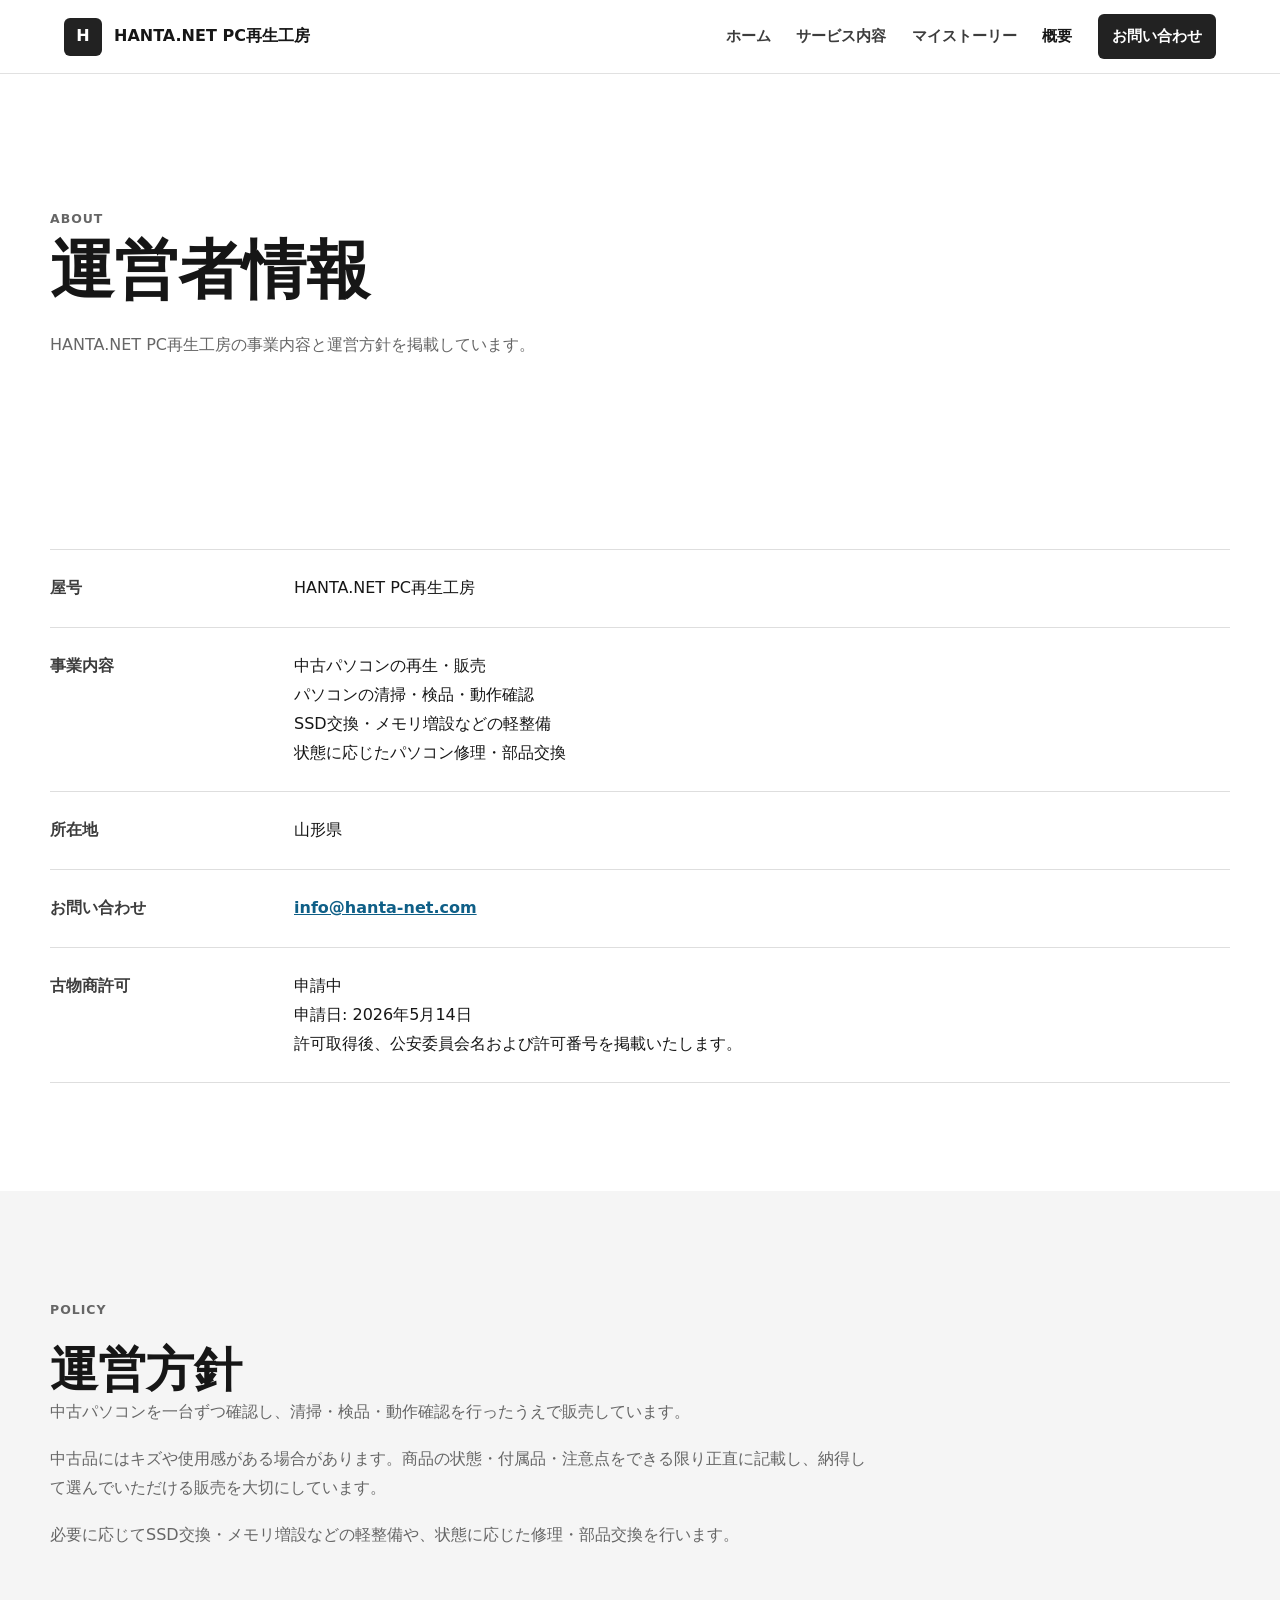
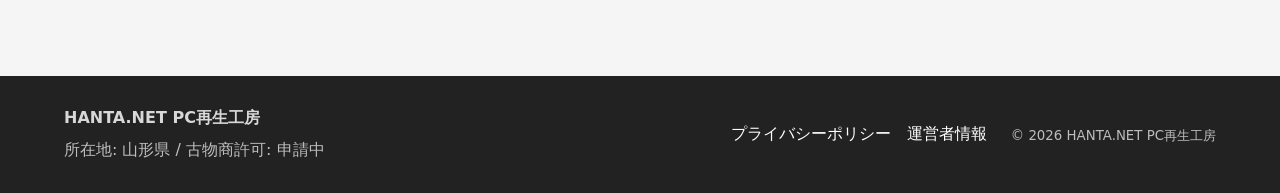
==== about.html @ a8155945 "Add files via upload" ====
<!doctype html>
<html lang="ja">
  <head>
    <meta charset="utf-8" />
    <meta name="viewport" content="width=device-width, initial-scale=1" />
    <title>概要・運営者情報 | HANTA.NET PC再生工房</title>
    <meta name="description" content="HANTA.NET PC再生工房の運営者情報。所在地、事業内容、古物商許可申請状況、運営方針について。" />
    <link rel="stylesheet" href="style.css" />
  </head>
  <body>
    <header class="site-header">
      <a class="brand" href="index.html"><span class="brand-mark">H</span><span class="brand-name">HANTA.NET PC再生工房</span></a>
      <button class="nav-toggle" type="button" aria-label="メニューを開く" aria-expanded="false" data-nav-toggle><span></span><span></span><span></span></button>
      <nav class="site-nav" aria-label="メインメニュー" data-nav>
        <a href="index.html" data-page="index">ホーム</a>
        <a href="service.html" data-page="service">サービス内容</a>
        <a href="story.html" data-page="story">マイストーリー</a>
        <a href="about.html" data-page="about">概要</a>
        <a href="contact.html" class="nav-contact" data-page="contact">お問い合わせ</a>
      </nav>
    </header>

    <main>
      <section class="page-hero">
        <p class="eyebrow">About</p>
        <h1>運営者情報</h1>
        <p>HANTA.NET PC再生工房の事業内容と運営方針を掲載しています。</p>
      </section>

      <section class="section">
        <dl class="info-table">
          <div><dt>屋号</dt><dd>HANTA.NET PC再生工房</dd></div>
          <div><dt>事業内容</dt><dd>中古パソコンの再生・販売<br />パソコンの清掃・検品・動作確認<br />SSD交換・メモリ増設などの軽整備<br />状態に応じたパソコン修理・部品交換</dd></div>
          <div><dt>所在地</dt><dd>山形県</dd></div>
          <div><dt>お問い合わせ</dt><dd><a href="mailto:info@hanta-net.com">info@hanta-net.com</a></dd></div>
          <div><dt>古物商許可</dt><dd>申請中<br />申請日: 2026年5月14日<br />許可取得後、公安委員会名および許可番号を掲載いたします。</dd></div>
        </dl>
      </section>

      <section class="section muted-section">
        <div class="narrow prose">
          <p class="section-label">Policy</p>
          <h2>運営方針</h2>
          <p>
            中古パソコンを一台ずつ確認し、清掃・検品・動作確認を行ったうえで販売しています。
          </p>
          <p>
            中古品にはキズや使用感がある場合があります。商品の状態・付属品・注意点をできる限り正直に記載し、納得して選んでいただける販売を大切にしています。
          </p>
          <p>
            必要に応じてSSD交換・メモリ増設などの軽整備や、状態に応じた修理・部品交換を行います。
          </p>
        </div>
      </section>
    </main>

    <footer class="site-footer">
      <div><strong>HANTA.NET PC再生工房</strong><p>所在地: 山形県 / 古物商許可: 申請中</p></div>
      <nav aria-label="フッターメニュー"><a href="privacy.html">プライバシーポリシー</a><a href="about.html">運営者情報</a></nav>
      <small>&copy; <span data-year></span> HANTA.NET PC再生工房</small>
    </footer>
    <script src="script.js"></script>
  </body>
</html>
---- style.css ----
:root {
  --bg: #ffffff;
  --ink: #161616;
  --muted: #666666;
  --soft: #f5f5f5;
  --line: #dedede;
  --dark: #222222;
  --mid: #3d3d3d;
  --accent: #0f5f87;
  --shadow: 0 18px 46px rgba(0, 0, 0, 0.1);
}

* {
  box-sizing: border-box;
}

html {
  scroll-behavior: smooth;
}

body {
  margin: 0;
  color: var(--ink);
  font-family: "Yu Gothic", "Hiragino Kaku Gothic ProN", Meiryo, system-ui, sans-serif;
  line-height: 1.8;
  background: var(--bg);
}

img {
  display: block;
  max-width: 100%;
}

a {
  color: inherit;
}

.site-header {
  position: sticky;
  z-index: 20;
  top: 0;
  display: flex;
  align-items: center;
  justify-content: space-between;
  min-height: 74px;
  padding: 14px clamp(18px, 5vw, 64px);
  border-bottom: 1px solid rgba(222, 222, 222, 0.9);
  background: rgba(255, 255, 255, 0.94);
  backdrop-filter: blur(14px);
}

.brand {
  display: inline-flex;
  align-items: center;
  gap: 12px;
  color: var(--ink);
  text-decoration: none;
  font-weight: 800;
  letter-spacing: 0;
}

.brand-mark {
  display: grid;
  width: 38px;
  height: 38px;
  place-items: center;
  color: #fff;
  border-radius: 6px;
  background: var(--dark);
}

.brand-name {
  white-space: nowrap;
}

.site-nav {
  display: flex;
  align-items: center;
  gap: clamp(14px, 2vw, 26px);
  font-size: 0.94rem;
  font-weight: 700;
}

.site-nav a {
  color: var(--mid);
  text-decoration: none;
}

.site-nav a:hover,
.site-nav a.is-active {
  color: var(--ink);
}

.nav-contact {
  padding: 9px 14px;
  color: #fff !important;
  border-radius: 6px;
  background: var(--dark);
}

.nav-toggle {
  display: none;
  width: 42px;
  height: 42px;
  border: 1px solid var(--line);
  border-radius: 6px;
  background: #fff;
}

.nav-toggle span {
  display: block;
  width: 18px;
  height: 2px;
  margin: 4px auto;
  background: var(--ink);
}

.hero {
  display: grid;
  grid-template-columns: minmax(0, 0.92fr) minmax(0, 1.08fr);
  gap: clamp(32px, 6vw, 76px);
  align-items: center;
  width: min(1180px, calc(100% - 36px));
  min-height: calc(100vh - 74px);
  margin: 0 auto;
  padding: clamp(56px, 9vw, 98px) 0;
}

.hero h1,
.page-hero h1,
.section h2 {
  margin: 0;
  color: var(--ink);
  line-height: 1.22;
  letter-spacing: 0;
}

.hero h1 {
  font-size: clamp(2.5rem, 6vw, 5rem);
}

.hero p,
.page-hero p,
.section p {
  color: var(--muted);
}

.hero-copy > p:not(.eyebrow) {
  max-width: 680px;
  margin: 24px 0 0;
  font-size: clamp(1rem, 1.7vw, 1.12rem);
}

.hero-actions {
  display: flex;
  flex-wrap: wrap;
  gap: 14px;
  margin-top: 34px;
}

.hero-media {
  overflow: hidden;
  border-radius: 8px;
  box-shadow: var(--shadow);
}

.hero-media img {
  width: 100%;
  height: min(56vw, 560px);
  object-fit: cover;
}

.eyebrow,
.section-label {
  margin: 0 0 12px;
  color: var(--accent);
  font-size: 0.78rem;
  font-weight: 900;
  letter-spacing: 0.08em;
  text-transform: uppercase;
}

.button {
  display: inline-flex;
  align-items: center;
  justify-content: center;
  min-height: 48px;
  padding: 12px 20px;
  border: 1px solid var(--dark);
  border-radius: 6px;
  font-weight: 800;
  line-height: 1.4;
  text-decoration: none;
  cursor: pointer;
}

.button-dark {
  color: #fff;
  background: var(--dark);
}

.button-light {
  color: var(--ink);
  background: #fff;
}

.section {
  width: min(1180px, calc(100% - 36px));
  margin: 0 auto;
  padding: clamp(64px, 9vw, 108px) 0;
}

.trust-strip {
  display: grid;
  grid-template-columns: repeat(6, minmax(0, 1fr));
  gap: 10px;
  padding-top: 0;
}

.trust-item {
  display: grid;
  min-height: 76px;
  place-items: center;
  padding: 14px;
  border: 1px solid var(--line);
  border-radius: 6px;
  color: var(--mid);
  background: #fff;
  font-weight: 800;
  text-align: center;
}

.two-column {
  display: grid;
  grid-template-columns: minmax(0, 0.85fr) minmax(0, 1.15fr);
  gap: clamp(28px, 6vw, 84px);
}

.section h2 {
  font-size: clamp(1.9rem, 4vw, 3rem);
}

.prose p {
  margin: 0 0 18px;
}

.muted-section {
  width: 100%;
  max-width: none;
  padding-right: max(18px, calc((100vw - 1180px) / 2));
  padding-left: max(18px, calc((100vw - 1180px) / 2));
  background: var(--soft);
}

.section-heading {
  max-width: 760px;
  margin-bottom: 34px;
}

.card-grid {
  display: grid;
  grid-template-columns: repeat(3, minmax(0, 1fr));
  gap: 18px;
}

.card {
  min-height: 240px;
  padding: 28px;
  border: 1px solid var(--line);
  border-radius: 8px;
  background: #fff;
}

.card-number {
  color: var(--accent);
  font-size: 0.8rem;
  font-weight: 900;
}

.card h3 {
  margin: 14px 0 10px;
  font-size: 1.24rem;
  line-height: 1.35;
}

.card p {
  margin: 0;
}

.cta-panel {
  display: grid;
  grid-template-columns: minmax(0, 1fr) auto;
  gap: 28px;
  align-items: center;
  margin-top: clamp(54px, 8vw, 92px);
  margin-bottom: clamp(54px, 8vw, 92px);
  padding: clamp(32px, 5vw, 56px);
  border: 1px solid var(--line);
  border-radius: 8px;
  box-shadow: var(--shadow);
}

.page-hero {
  width: min(1180px, calc(100% - 36px));
  margin: 0 auto;
  padding: clamp(62px, 10vw, 112px) 0 clamp(44px, 8vw, 82px);
}

.page-hero h1 {
  max-width: 900px;
  font-size: clamp(2.2rem, 5vw, 4.2rem);
}

.page-hero p {
  max-width: 760px;
  margin: 22px 0 0;
}

.story-hero {
  display: grid;
  grid-template-columns: minmax(0, 0.9fr) minmax(0, 1.1fr);
  gap: clamp(28px, 6vw, 70px);
  align-items: center;
}

.story-hero img {
  height: min(50vw, 500px);
  width: 100%;
  object-fit: cover;
  border-radius: 8px;
  box-shadow: var(--shadow);
}

.narrow {
  max-width: 820px;
}

.contact-layout {
  display: grid;
  grid-template-columns: minmax(0, 0.8fr) minmax(0, 1.2fr);
  gap: clamp(28px, 6vw, 72px);
  align-items: start;
}

.contact-note {
  padding: 28px;
  border: 1px solid var(--line);
  border-radius: 8px;
  background: var(--soft);
}

.contact-note h2 {
  font-size: 1.5rem;
}

.contact-note a,
.info-table a,
.policy a {
  color: var(--accent);
  font-weight: 800;
}

.contact-form {
  display: grid;
  gap: 18px;
  padding: clamp(24px, 4vw, 36px);
  border: 1px solid var(--line);
  border-radius: 8px;
  background: #fff;
  box-shadow: var(--shadow);
}

.contact-form label {
  display: grid;
  gap: 8px;
  color: var(--mid);
  font-weight: 800;
}

.contact-form label span {
  color: var(--muted);
  font-weight: 500;
}

.contact-form input,
.contact-form textarea {
  width: 100%;
  border: 1px solid #cfcfcf;
  border-radius: 6px;
  padding: 12px 14px;
  color: var(--ink);
  font: inherit;
  background: #fff;
}

.contact-form input:focus,
.contact-form textarea:focus {
  outline: 3px solid rgba(15, 95, 135, 0.18);
  border-color: var(--accent);
}

.checkbox-label {
  display: flex !important;
  grid-template-columns: none;
  align-items: flex-start;
  gap: 10px !important;
  font-weight: 600 !important;
}

.checkbox-label input {
  width: 18px;
  margin-top: 7px;
}

.hidden-field {
  display: none;
}

.info-table {
  display: grid;
  margin: 0;
  border-top: 1px solid var(--line);
}

.info-table div {
  display: grid;
  grid-template-columns: 220px 1fr;
  gap: 24px;
  padding: 24px 0;
  border-bottom: 1px solid var(--line);
}

.info-table dt {
  color: var(--mid);
  font-weight: 900;
}

.info-table dd {
  margin: 0;
  color: var(--ink);
}

.policy h2 {
  margin: 34px 0 10px;
  font-size: 1.5rem;
}

.site-footer {
  display: grid;
  grid-template-columns: minmax(0, 1fr) auto auto;
  gap: 24px;
  align-items: center;
  padding: 28px clamp(18px, 5vw, 64px);
  color: #d8d8d8;
  background: var(--dark);
}

.site-footer p,
.site-footer small {
  margin: 4px 0 0;
  color: #bdbdbd;
}

.site-footer nav {
  display: flex;
  flex-wrap: wrap;
  gap: 16px;
}

.site-footer a {
  color: #fff;
  text-decoration: none;
}

@media (max-width: 940px) {
  .brand-name {
    white-space: normal;
  }

  .nav-toggle {
    display: block;
  }

  .site-nav {
    position: absolute;
    top: calc(100% + 8px);
    right: 18px;
    left: 18px;
    display: none;
    flex-direction: column;
    align-items: stretch;
    gap: 0;
    padding: 12px;
    border: 1px solid var(--line);
    border-radius: 8px;
    background: #fff;
    box-shadow: var(--shadow);
  }

  .site-nav.is-open {
    display: flex;
  }

  .site-nav a {
    padding: 12px;
  }

  .nav-contact {
    margin-top: 6px;
    text-align: center;
  }

  .hero,
  .two-column,
  .story-hero,
  .contact-layout,
  .cta-panel,
  .site-footer {
    grid-template-columns: 1fr;
  }

  .hero {
    min-height: auto;
  }

  .hero-media img,
  .story-hero img {
    height: auto;
    aspect-ratio: 16 / 10;
  }

  .trust-strip,
  .card-grid {
    grid-template-columns: repeat(2, minmax(0, 1fr));
  }

  .cta-panel .button {
    justify-self: start;
  }
}

@media (max-width: 560px) {
  .site-header {
    min-height: 66px;
    padding: 12px 16px;
  }

  .brand {
    max-width: calc(100% - 56px);
    font-size: 0.92rem;
  }

  .brand-mark {
    flex: 0 0 auto;
  }

  .trust-strip,
  .card-grid,
  .info-table div {
    grid-template-columns: 1fr;
  }

  .hero-actions,
  .cta-panel .button,
  .contact-form .button {
    width: 100%;
  }

  .button {
    width: 100%;
  }
}
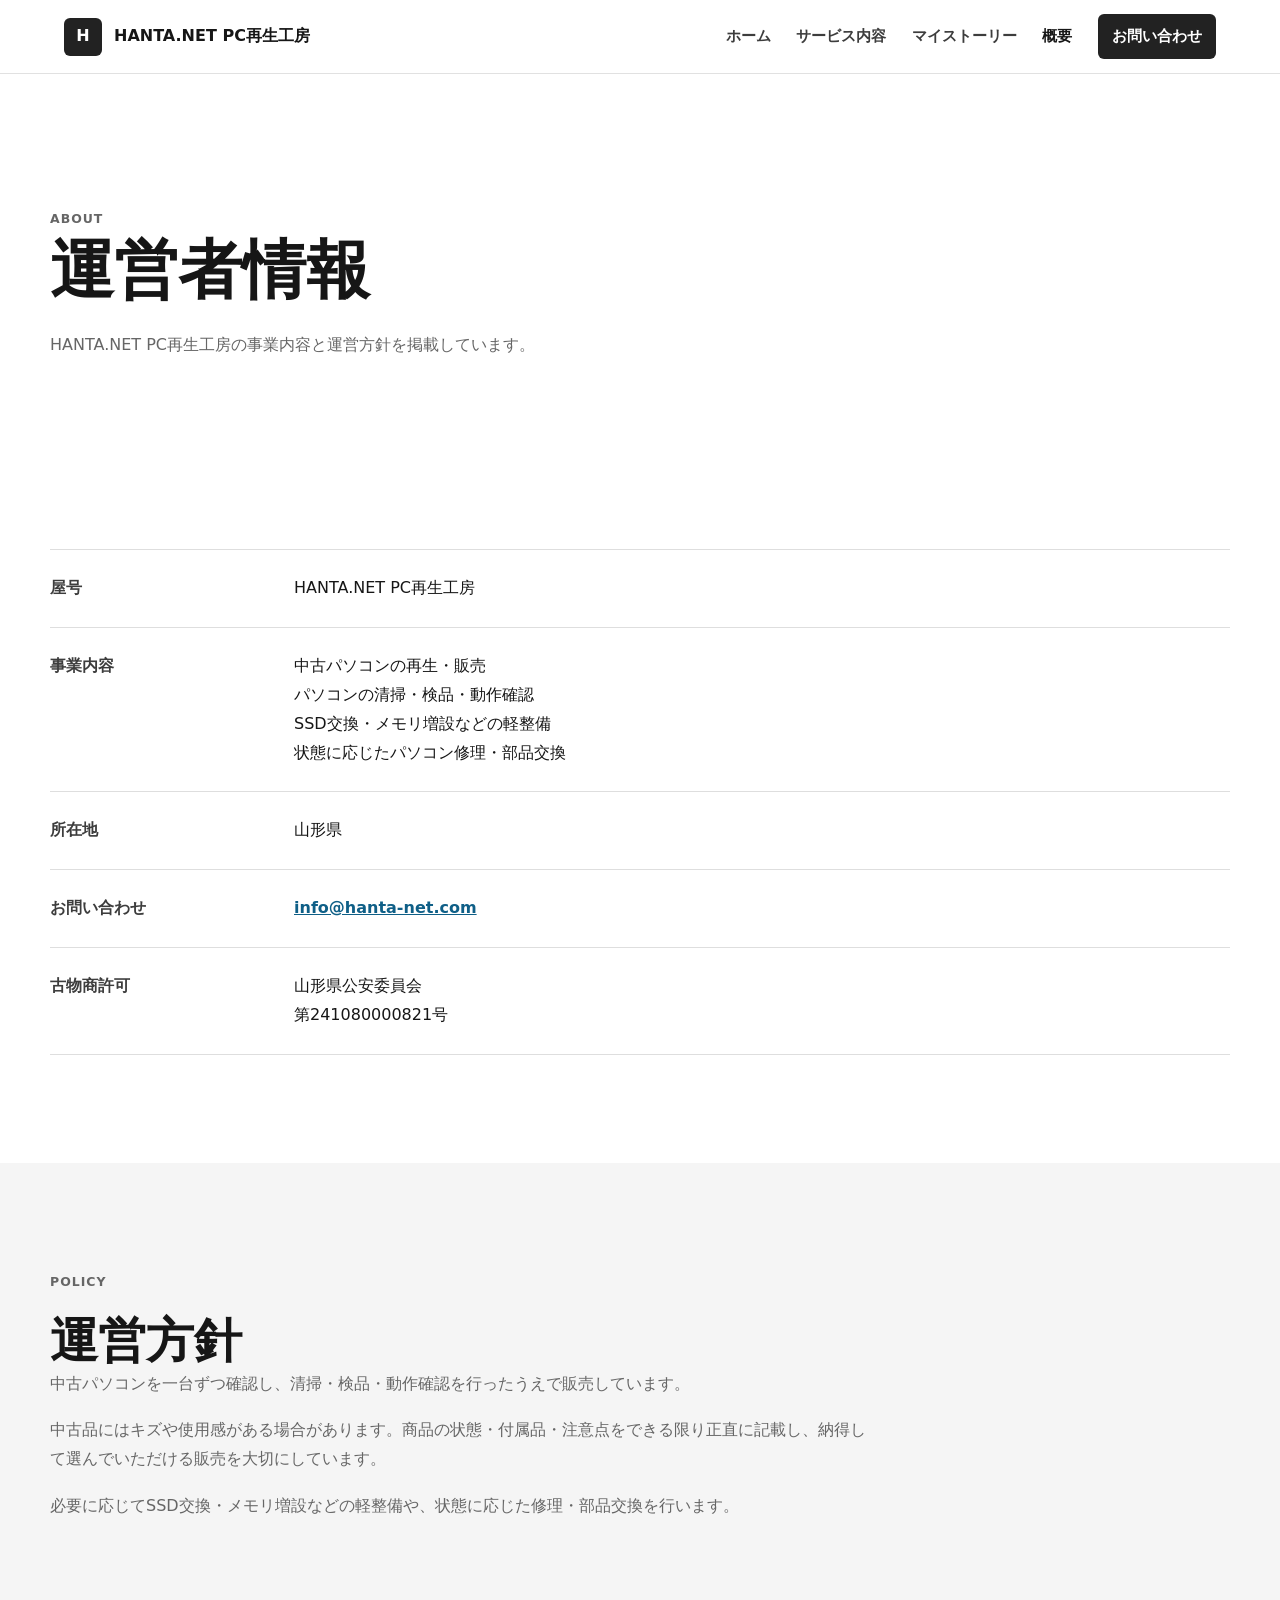
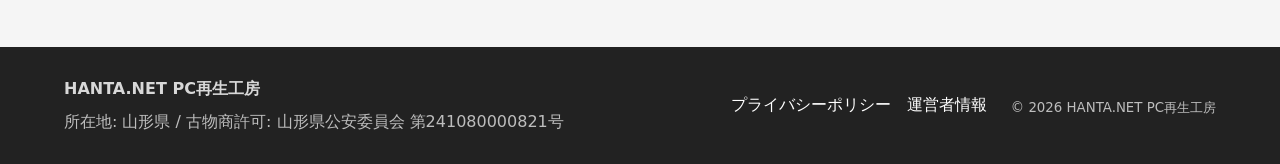
==== commit c50c0c98: "Update antique dealer license information" ====
--- a/about.html
+++ b/about.html
@@ -4,7 +4,7 @@
     <meta charset="utf-8" />
     <meta name="viewport" content="width=device-width, initial-scale=1" />
     <title>概要・運営者情報 | HANTA.NET PC再生工房</title>
-    <meta name="description" content="HANTA.NET PC再生工房の運営者情報。所在地、事業内容、古物商許可申請状況、運営方針について。" />
+    <meta name="description" content="HANTA.NET PC再生工房の運営者情報。所在地、事業内容、古物商許可情報、運営方針について。" />
     <link rel="stylesheet" href="style.css" />
   </head>
   <body>
@@ -33,7 +33,7 @@
           <div><dt>事業内容</dt><dd>中古パソコンの再生・販売<br />パソコンの清掃・検品・動作確認<br />SSD交換・メモリ増設などの軽整備<br />状態に応じたパソコン修理・部品交換</dd></div>
           <div><dt>所在地</dt><dd>山形県</dd></div>
           <div><dt>お問い合わせ</dt><dd><a href="mailto:info@hanta-net.com">info@hanta-net.com</a></dd></div>
-          <div><dt>古物商許可</dt><dd>申請中<br />申請日: 2026年5月14日<br />許可取得後、公安委員会名および許可番号を掲載いたします。</dd></div>
+          <div><dt>古物商許可</dt><dd>山形県公安委員会<br />第241080000821号</dd></div>
         </dl>
       </section>
 
@@ -55,7 +55,7 @@
     </main>
 
     <footer class="site-footer">
-      <div><strong>HANTA.NET PC再生工房</strong><p>所在地: 山形県 / 古物商許可: 申請中</p></div>
+      <div><strong>HANTA.NET PC再生工房</strong><p>所在地: 山形県 / 古物商許可: 山形県公安委員会 第241080000821号</p></div>
       <nav aria-label="フッターメニュー"><a href="privacy.html">プライバシーポリシー</a><a href="about.html">運営者情報</a></nav>
       <small>&copy; <span data-year></span> HANTA.NET PC再生工房</small>
     </footer>
--- a/style.css
+++ b/style.css
@@ -413,7 +413,13 @@
 }
 
 .hidden-field {
-  display: none;
+  display: none !important;
+  visibility: hidden;
+  position: absolute;
+  left: -9999px;
+  width: 1px;
+  height: 1px;
+  overflow: hidden;
 }
 
 .info-table {
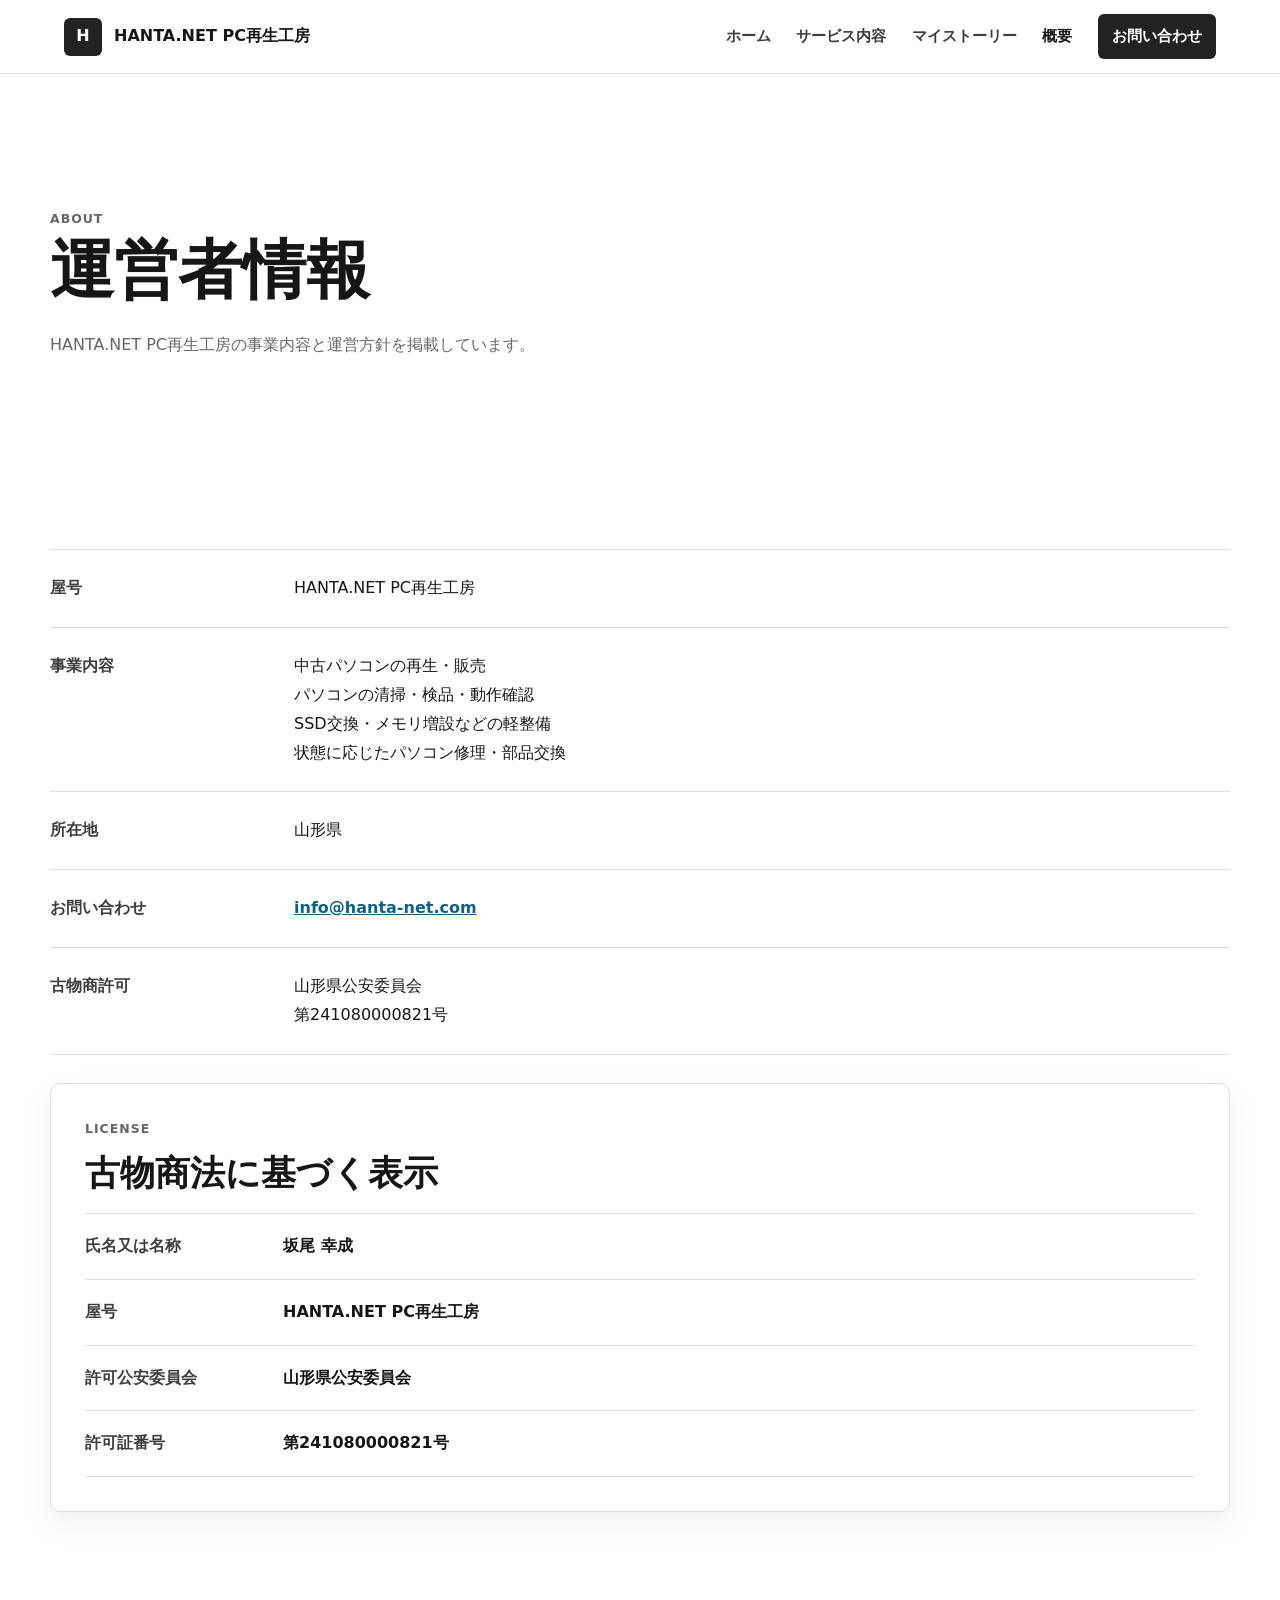
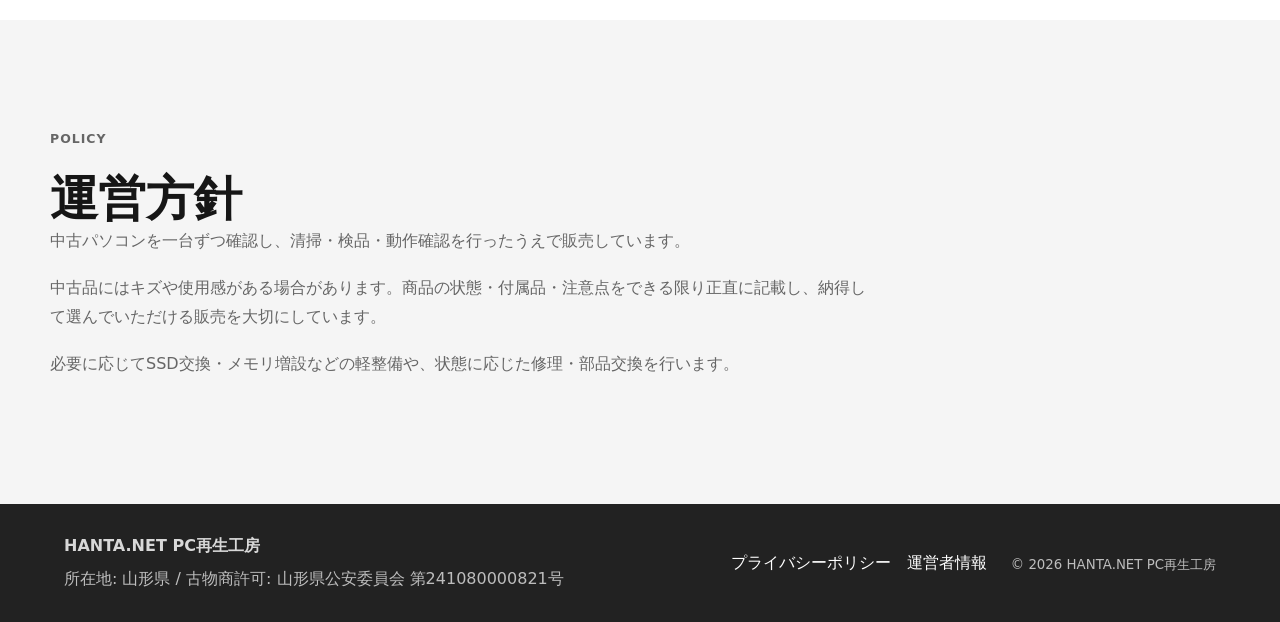
==== commit f888de7f: "Add license display to about page" ====
--- a/about.html
+++ b/about.html
@@ -6,6 +6,58 @@
     <title>概要・運営者情報 | HANTA.NET PC再生工房</title>
     <meta name="description" content="HANTA.NET PC再生工房の運営者情報。所在地、事業内容、古物商許可情報、運営方針について。" />
     <link rel="stylesheet" href="style.css" />
+    <style>
+      .license-display {
+        margin-top: 28px;
+        padding: clamp(22px, 4vw, 34px);
+        border: 1px solid var(--line);
+        border-radius: 10px;
+        background: #fff;
+        box-shadow: 0 12px 34px rgba(0, 0, 0, 0.06);
+      }
+
+      .license-display h2 {
+        margin: 0 0 18px;
+        font-size: clamp(1.55rem, 3vw, 2.2rem);
+      }
+
+      .license-display dl {
+        display: grid;
+        gap: 0;
+        margin: 0;
+        border-top: 1px solid var(--line);
+      }
+
+      .license-display div {
+        display: grid;
+        grid-template-columns: 180px 1fr;
+        gap: 18px;
+        padding: 18px 0;
+        border-bottom: 1px solid var(--line);
+      }
+
+      .license-display dt {
+        color: var(--mid);
+        font-weight: 900;
+      }
+
+      .license-display dd {
+        margin: 0;
+        color: var(--ink);
+        font-weight: 700;
+      }
+
+      .operator-name::before {
+        content: "\5742\5C3E\0020\5E78\6210";
+      }
+
+      @media (max-width: 560px) {
+        .license-display div {
+          grid-template-columns: 1fr;
+          gap: 6px;
+        }
+      }
+    </style>
   </head>
   <body>
     <header class="site-header">
@@ -35,6 +87,17 @@
           <div><dt>お問い合わせ</dt><dd><a href="mailto:info@hanta-net.com">info@hanta-net.com</a></dd></div>
           <div><dt>古物商許可</dt><dd>山形県公安委員会<br />第241080000821号</dd></div>
         </dl>
+
+        <div class="license-display" id="kobutsu-display">
+          <p class="section-label">License</p>
+          <h2>古物商法に基づく表示</h2>
+          <dl>
+            <div><dt>氏名又は名称</dt><dd><span class="operator-name" aria-hidden="true"></span></dd></div>
+            <div><dt>屋号</dt><dd>HANTA.NET PC再生工房</dd></div>
+            <div><dt>許可公安委員会</dt><dd>山形県公安委員会</dd></div>
+            <div><dt>許可証番号</dt><dd>第241080000821号</dd></div>
+          </dl>
+        </div>
       </section>
 
       <section class="section muted-section">
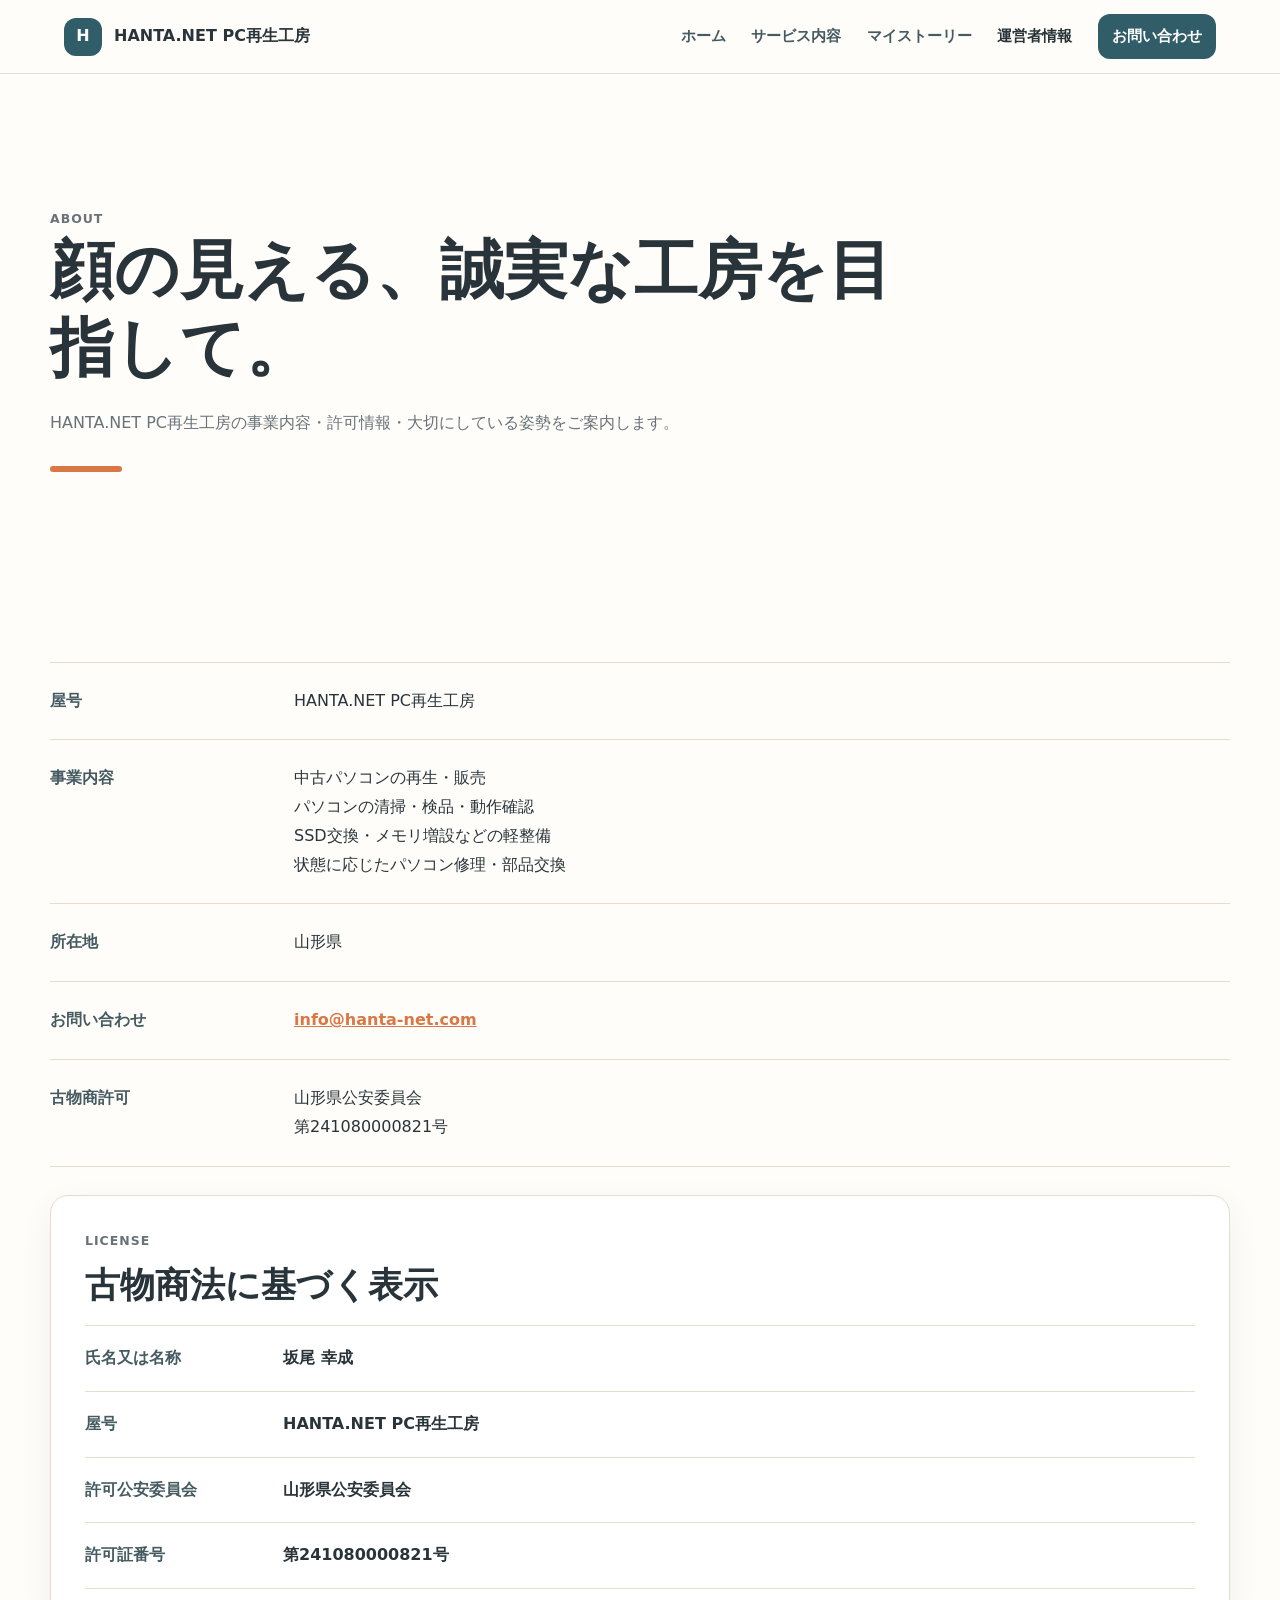
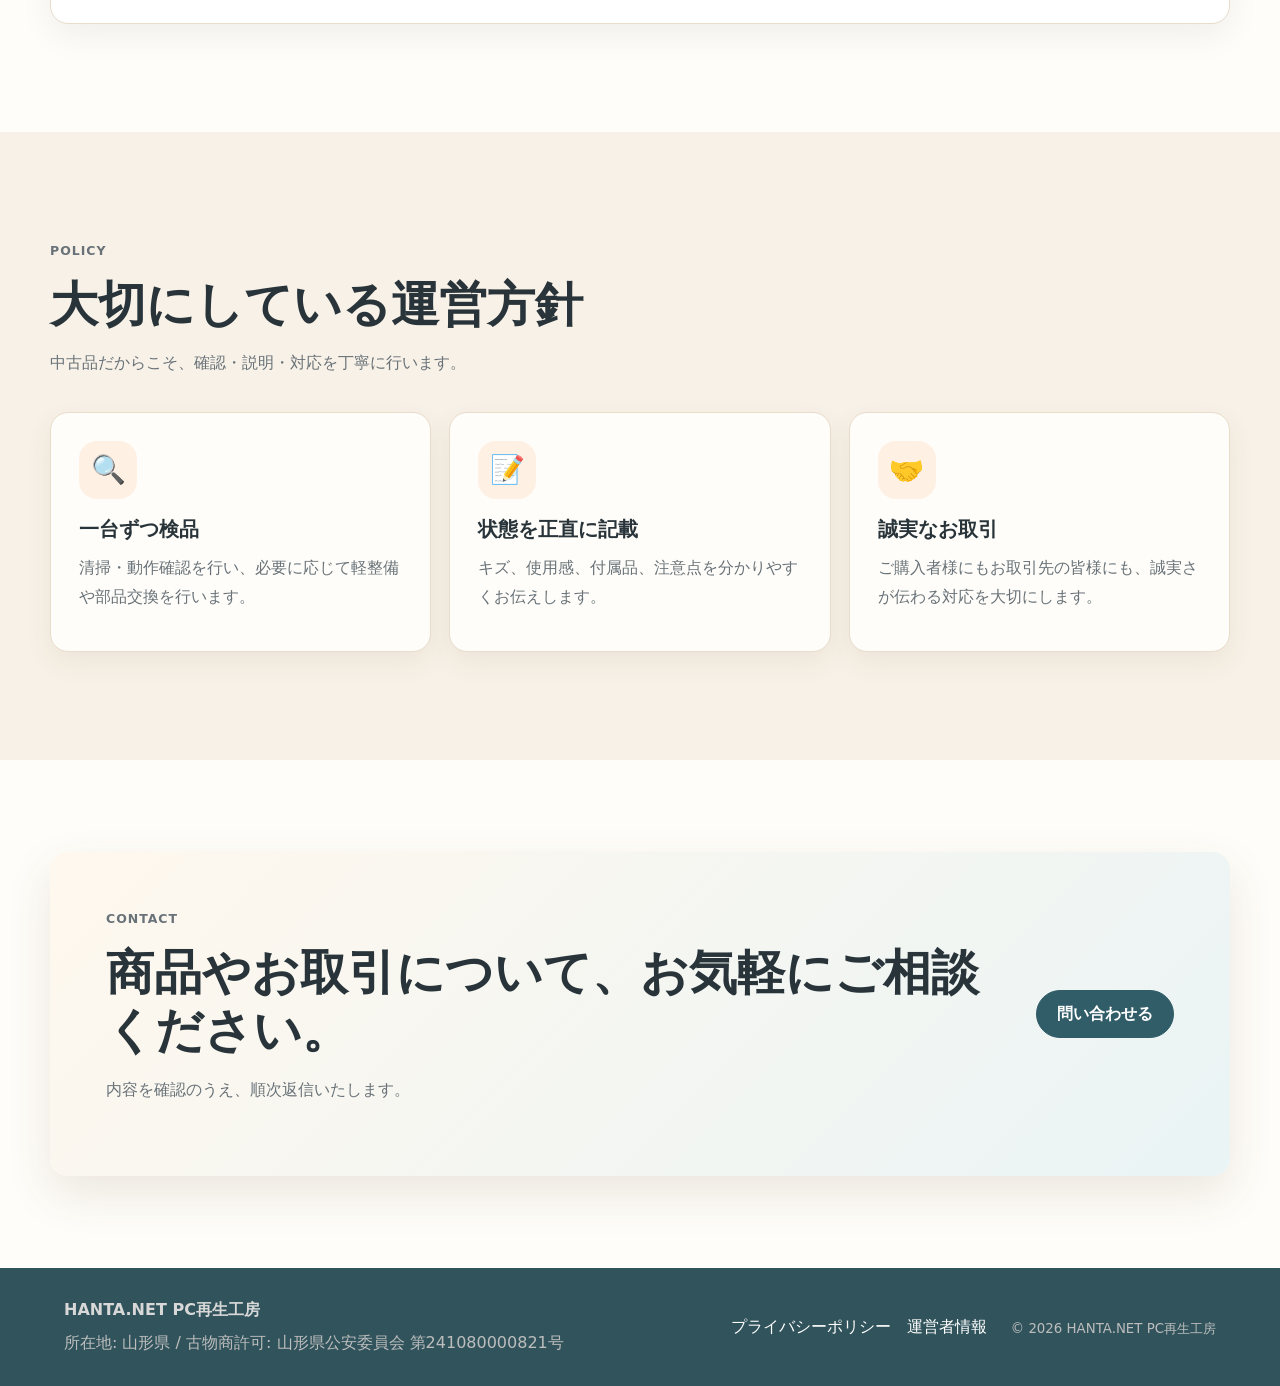
==== commit fabefb55: "運営者情報ページを見やすく改善" ====
--- a/about.html
+++ b/about.html
@@ -4,14 +4,21 @@
     <meta charset="utf-8" />
     <meta name="viewport" content="width=device-width, initial-scale=1" />
     <title>概要・運営者情報 | HANTA.NET PC再生工房</title>
-    <meta name="description" content="HANTA.NET PC再生工房の運営者情報。所在地、事業内容、古物商許可情報、運営方針について。" />
+    <meta name="description" content="山形県のHANTA.NET PC再生工房の概要ページです。中古パソコン再生・販売、清掃・検品・動作確認、古物商許可情報を掲載しています。" />
+    <link rel="canonical" href="https://hanta-net-site.netlify.app/about.html" />
+    <meta property="og:title" content="概要・運営者情報 | HANTA.NET PC再生工房" />
+    <meta property="og:description" content="HANTA.NET PC再生工房の事業内容、所在地、古物商許可情報、運営方針を掲載しています。" />
+    <meta property="og:type" content="website" />
+    <meta property="og:url" content="https://hanta-net-site.netlify.app/about.html" />
+    <meta property="og:site_name" content="HANTA.NET PC再生工房" />
+    <meta name="twitter:card" content="summary" />
     <link rel="stylesheet" href="style.css" />
     <style>
       .license-display {
         margin-top: 28px;
         padding: clamp(22px, 4vw, 34px);
         border: 1px solid var(--line);
-        border-radius: 10px;
+        border-radius: 18px;
         background: #fff;
         box-shadow: 0 12px 34px rgba(0, 0, 0, 0.06);
       }
@@ -67,7 +74,7 @@
         <a href="index.html" data-page="index">ホーム</a>
         <a href="service.html" data-page="service">サービス内容</a>
         <a href="story.html" data-page="story">マイストーリー</a>
-        <a href="about.html" data-page="about">概要</a>
+        <a href="about.html" data-page="about">運営者情報</a>
         <a href="contact.html" class="nav-contact" data-page="contact">お問い合わせ</a>
       </nav>
     </header>
@@ -75,8 +82,8 @@
     <main>
       <section class="page-hero">
         <p class="eyebrow">About</p>
-        <h1>運営者情報</h1>
-        <p>HANTA.NET PC再生工房の事業内容と運営方針を掲載しています。</p>
+        <h1>顔の見える、誠実な工房を目指して。</h1>
+        <p>HANTA.NET PC再生工房の事業内容・許可情報・大切にしている姿勢をご案内します。</p>
       </section>
 
       <section class="section">
@@ -101,19 +108,37 @@
       </section>
 
       <section class="section muted-section">
-        <div class="narrow prose">
+        <div class="section-heading">
           <p class="section-label">Policy</p>
-          <h2>運営方針</h2>
-          <p>
-            中古パソコンを一台ずつ確認し、清掃・検品・動作確認を行ったうえで販売しています。
-          </p>
-          <p>
-            中古品にはキズや使用感がある場合があります。商品の状態・付属品・注意点をできる限り正直に記載し、納得して選んでいただける販売を大切にしています。
-          </p>
-          <p>
-            必要に応じてSSD交換・メモリ増設などの軽整備や、状態に応じた修理・部品交換を行います。
-          </p>
+          <h2>大切にしている運営方針</h2>
+          <p>中古品だからこそ、確認・説明・対応を丁寧に行います。</p>
         </div>
+        <div class="card-grid">
+          <article class="card">
+            <span class="card-icon" aria-hidden="true">🔍</span>
+            <h3>一台ずつ検品</h3>
+            <p>清掃・動作確認を行い、必要に応じて軽整備や部品交換を行います。</p>
+          </article>
+          <article class="card">
+            <span class="card-icon" aria-hidden="true">📝</span>
+            <h3>状態を正直に記載</h3>
+            <p>キズ、使用感、付属品、注意点を分かりやすくお伝えします。</p>
+          </article>
+          <article class="card">
+            <span class="card-icon" aria-hidden="true">🤝</span>
+            <h3>誠実なお取引</h3>
+            <p>ご購入者様にもお取引先の皆様にも、誠実さが伝わる対応を大切にします。</p>
+          </article>
+        </div>
+      </section>
+
+      <section class="section cta-panel">
+        <div>
+          <p class="section-label">Contact</p>
+          <h2>商品やお取引について、お気軽にご相談ください。</h2>
+          <p>内容を確認のうえ、順次返信いたします。</p>
+        </div>
+        <a class="button button-dark" href="contact.html">問い合わせる</a>
       </section>
     </main>
 
--- a/style.css
+++ b/style.css
@@ -1,13 +1,16 @@
 :root {
-  --bg: #ffffff;
-  --ink: #161616;
-  --muted: #666666;
-  --soft: #f5f5f5;
-  --line: #dedede;
-  --dark: #222222;
-  --mid: #3d3d3d;
-  --accent: #0f5f87;
-  --shadow: 0 18px 46px rgba(0, 0, 0, 0.1);
+  --bg: #fffdf9;
+  --ink: #28343a;
+  --muted: #687278;
+  --soft: #f8f1e7;
+  --line: #e8dcca;
+  --dark: #315d68;
+  --mid: #455a61;
+  --accent: #d97745;
+  --accent-soft: #fff0e4;
+  --blue-soft: #eaf4f5;
+  --cream: #fff8ee;
+  --shadow: 0 18px 46px rgba(91, 70, 45, 0.12);
 }
 
 * {
@@ -45,7 +48,7 @@
   min-height: 74px;
   padding: 14px clamp(18px, 5vw, 64px);
   border-bottom: 1px solid rgba(222, 222, 222, 0.9);
-  background: rgba(255, 255, 255, 0.94);
+  background: rgba(255, 253, 249, 0.95);
   backdrop-filter: blur(14px);
 }
 
@@ -65,7 +68,7 @@
   height: 38px;
   place-items: center;
   color: #fff;
-  border-radius: 6px;
+  border-radius: 12px;
   background: var(--dark);
 }
 
@@ -94,7 +97,7 @@
 .nav-contact {
   padding: 9px 14px;
   color: #fff !important;
-  border-radius: 6px;
+  border-radius: 12px;
   background: var(--dark);
 }
 
@@ -103,7 +106,7 @@
   width: 42px;
   height: 42px;
   border: 1px solid var(--line);
-  border-radius: 6px;
+  border-radius: 12px;
   background: #fff;
 }
 
@@ -160,7 +163,7 @@
 
 .hero-media {
   overflow: hidden;
-  border-radius: 8px;
+  border-radius: 28px;
   box-shadow: var(--shadow);
 }
 
@@ -187,7 +190,7 @@
   min-height: 48px;
   padding: 12px 20px;
   border: 1px solid var(--dark);
-  border-radius: 6px;
+  border-radius: 12px;
   font-weight: 800;
   line-height: 1.4;
   text-decoration: none;
@@ -223,9 +226,9 @@
   place-items: center;
   padding: 14px;
   border: 1px solid var(--line);
-  border-radius: 6px;
+  border-radius: 12px;
   color: var(--mid);
-  background: #fff;
+  background: var(--cream);
   font-weight: 800;
   text-align: center;
 }
@@ -267,8 +270,15 @@
   min-height: 240px;
   padding: 28px;
   border: 1px solid var(--line);
-  border-radius: 8px;
-  background: #fff;
+  border-radius: 18px;
+  background: #fffdf9;
+  box-shadow: 0 10px 28px rgba(91, 70, 45, 0.07);
+  transition: transform 0.2s ease, box-shadow 0.2s ease;
+}
+
+.card:hover {
+  transform: translateY(-4px);
+  box-shadow: var(--shadow);
 }
 
 .card-number {
@@ -296,7 +306,7 @@
   margin-bottom: clamp(54px, 8vw, 92px);
   padding: clamp(32px, 5vw, 56px);
   border: 1px solid var(--line);
-  border-radius: 8px;
+  border-radius: 18px;
   box-shadow: var(--shadow);
 }
 
@@ -327,7 +337,7 @@
   height: min(50vw, 500px);
   width: 100%;
   object-fit: cover;
-  border-radius: 8px;
+  border-radius: 18px;
   box-shadow: var(--shadow);
 }
 
@@ -345,7 +355,7 @@
 .contact-note {
   padding: 28px;
   border: 1px solid var(--line);
-  border-radius: 8px;
+  border-radius: 18px;
   background: var(--soft);
 }
 
@@ -365,7 +375,7 @@
   gap: 18px;
   padding: clamp(24px, 4vw, 36px);
   border: 1px solid var(--line);
-  border-radius: 8px;
+  border-radius: 18px;
   background: #fff;
   box-shadow: var(--shadow);
 }
@@ -386,7 +396,7 @@
 .contact-form textarea {
   width: 100%;
   border: 1px solid #cfcfcf;
-  border-radius: 6px;
+  border-radius: 12px;
   padding: 12px 14px;
   color: var(--ink);
   font: inherit;
@@ -498,7 +508,7 @@
     gap: 0;
     padding: 12px;
     border: 1px solid var(--line);
-    border-radius: 8px;
+    border-radius: 18px;
     background: #fff;
     box-shadow: var(--shadow);
   }
@@ -576,3 +586,149 @@
     width: 100%;
   }
 }
+
+
+/* Warm, friendly visual additions */
+.hero {
+  position: relative;
+}
+.hero::before {
+  content: "";
+  position: absolute;
+  z-index: -1;
+  top: 8%;
+  right: -8%;
+  width: 44%;
+  aspect-ratio: 1;
+  border-radius: 50%;
+  background: #fff0df;
+  filter: blur(2px);
+}
+.hero-copy .eyebrow {
+  display: inline-flex;
+  padding: 7px 12px;
+  border-radius: 999px;
+  background: var(--accent-soft);
+}
+.hero h1 {
+  font-size: clamp(2.45rem, 5.4vw, 4.75rem);
+}
+.hero-media {
+  border: 10px solid #fff;
+  background: var(--cream);
+}
+.button {
+  border-color: var(--dark);
+  border-radius: 999px;
+}
+.button-dark:hover {
+  background: #244b54;
+}
+.button-light:hover {
+  background: var(--blue-soft);
+}
+.trust-item::before {
+  content: "✓";
+  display: grid;
+  width: 28px;
+  height: 28px;
+  margin-bottom: 6px;
+  place-items: center;
+  color: #fff;
+  border-radius: 50%;
+  background: var(--accent);
+}
+.card-icon {
+  display: grid;
+  width: 58px;
+  height: 58px;
+  margin-bottom: 18px;
+  place-items: center;
+  border-radius: 18px;
+  background: var(--accent-soft);
+  font-size: 1.75rem;
+}
+.process-section {
+  text-align: center;
+}
+.process-section .section-heading {
+  margin-right: auto;
+  margin-left: auto;
+}
+.process-flow {
+  display: grid;
+  grid-template-columns: repeat(5, minmax(0, 1fr));
+  gap: 14px;
+  margin-top: 36px;
+}
+.process-step {
+  position: relative;
+  padding: 24px 14px;
+  border: 1px solid var(--line);
+  border-radius: 20px;
+  background: #fff;
+}
+.process-step:not(:last-child)::after {
+  content: "›";
+  position: absolute;
+  z-index: 2;
+  top: 50%;
+  right: -13px;
+  display: grid;
+  width: 26px;
+  height: 26px;
+  place-items: center;
+  color: #fff;
+  border-radius: 50%;
+  background: var(--accent);
+  transform: translateY(-50%);
+  font-size: 1.3rem;
+  font-weight: 900;
+}
+.process-icon {
+  display: block;
+  margin-bottom: 10px;
+  font-size: 2rem;
+}
+.process-step strong {
+  display: block;
+  color: var(--ink);
+}
+.process-step small {
+  color: var(--muted);
+}
+.cta-panel {
+  border: 0;
+  background: linear-gradient(135deg, var(--cream), var(--blue-soft));
+}
+.page-hero {
+  position: relative;
+}
+.page-hero::after {
+  content: "";
+  display: block;
+  width: 72px;
+  height: 6px;
+  margin-top: 28px;
+  border-radius: 999px;
+  background: var(--accent);
+}
+.site-footer {
+  background: #31545c;
+}
+@media (max-width: 940px) {
+  .process-flow {
+    grid-template-columns: repeat(2, minmax(0, 1fr));
+  }
+  .process-step:not(:last-child)::after {
+    display: none;
+  }
+}
+@media (max-width: 560px) {
+  .process-flow {
+    grid-template-columns: 1fr;
+  }
+  .hero::before {
+    width: 80%;
+  }
+}
